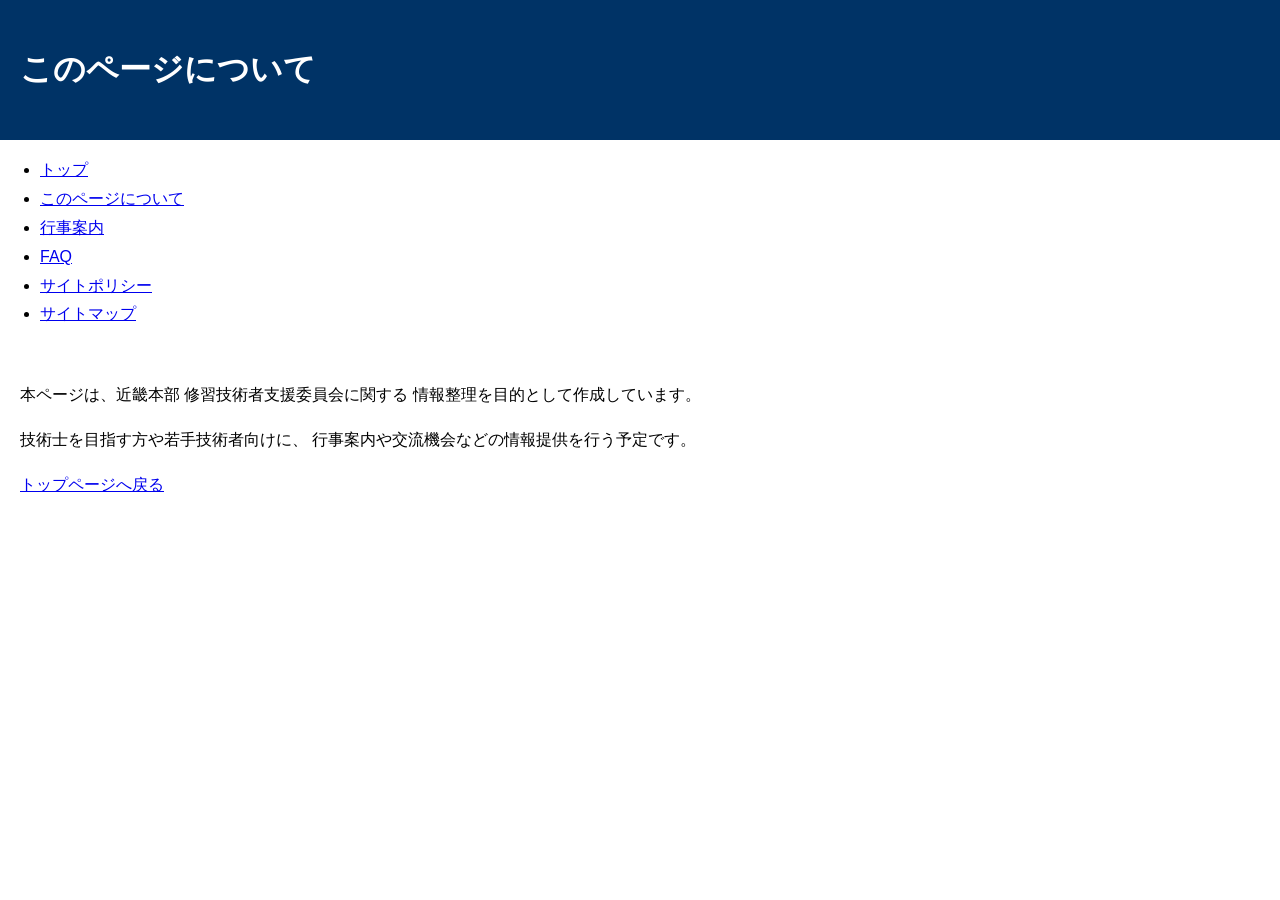
==== about.html @ bd5a1e38 "Update about.html" ====
<!DOCTYPE html>
<html lang="ja">
<head>
  <meta charset="UTF-8">
  <title>このページについて</title>
  <link rel="stylesheet" href="css/style.css">
</head>

<body>

<header>
  <h1>このページについて</h1>
</header>

<div id="nav"></div>

<script>
fetch('components/nav.html')
  .then(response => response.text())
  .then(data => {
    document.getElementById('nav').innerHTML = data;
  });
</script>
  
<main>
  <p>
    本ページは、近畿本部 修習技術者支援委員会に関する
    情報整理を目的として作成しています。
  </p>

  <p>
    技術士を目指す方や若手技術者向けに、
    行事案内や交流機会などの情報提供を行う予定です。
  </p>

  <p>
    <a href="index.html">トップページへ戻る</a>
  </p>
</main>

</body>
</html>
---- css/style.css ----
body {
  font-family: sans-serif;
  line-height: 1.8;
  margin: 0;
  padding: 0;
}

header {
  background-color: #003366;
  color: white;
  padding: 20px;
}

main {
  padding: 20px;
}

section {
  margin-bottom: 40px;
}

h2 {
  border-left: 5px solid #003366;
  padding-left: 10px;
}
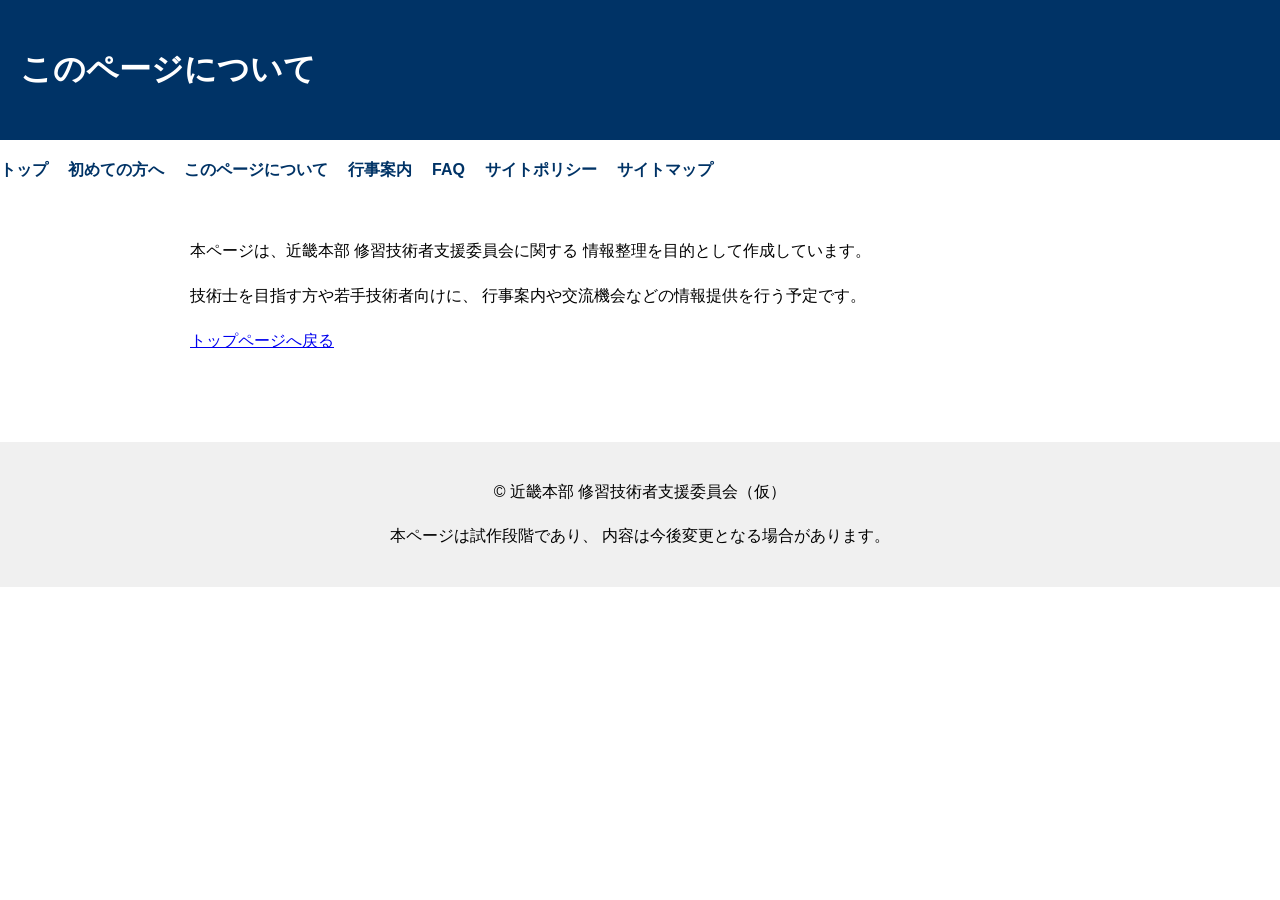
==== commit 4b819941: "ヘッダーフッターJS化" ====
--- a/about.html
+++ b/about.html
@@ -14,14 +14,6 @@
 
 <div id="nav"></div>
 
-<script>
-fetch('components/nav.html')
-  .then(response => response.text())
-  .then(data => {
-    document.getElementById('nav').innerHTML = data;
-  });
-</script>
-  
 <main>
   <p>
     本ページは、近畿本部 修習技術者支援委員会に関する
@@ -38,5 +30,8 @@
   </p>
 </main>
 
+<div id="footer"></div>
+
+<script src="js/common.js"></script>
 </body>
 </html>
--- a/css/style.css
+++ b/css/style.css
@@ -23,3 +23,28 @@
   border-left: 5px solid #003366;
   padding-left: 10px;
 }
+
+nav ul {
+  display: flex;
+  gap: 20px;
+  list-style: none;
+  padding: 0;
+}
+
+nav a {
+  text-decoration: none;
+  color: #003366;
+  font-weight: bold;
+}
+
+main {
+  max-width: 900px;
+  margin: 0 auto;
+}
+
+footer {
+  margin-top: 50px;
+  padding: 20px;
+  background: #f0f0f0;
+  text-align: center;
+}
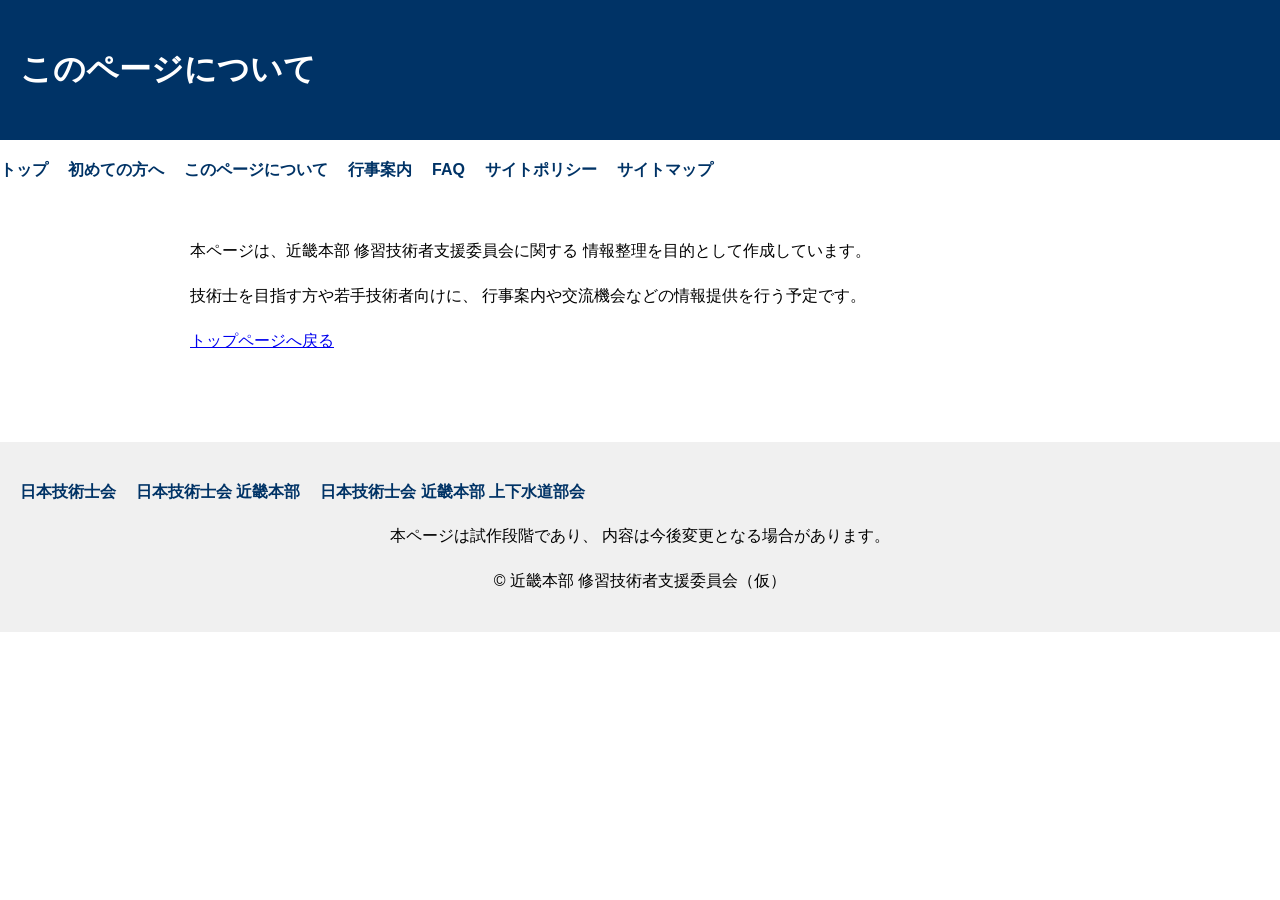
==== commit 82b8e1a7: "ファビコン" ====
--- a/about.html
+++ b/about.html
@@ -4,6 +4,7 @@
   <meta charset="UTF-8">
   <title>このページについて</title>
   <link rel="stylesheet" href="css/style.css">
+<link rel="icon" href="images/favicon.png">
 </head>
 
 <body>
--- a/css/style.css
+++ b/css/style.css
@@ -47,4 +47,15 @@
   padding: 20px;
   background: #f0f0f0;
   text-align: center;
+}
+
+.footer-links a {
+  text-decoration: none;
+  color: #003366;
+  font-weight: bold;
+}
+
+.footer-links a:hover {
+  color: #0055aa;
+  text-decoration: underline;
 }
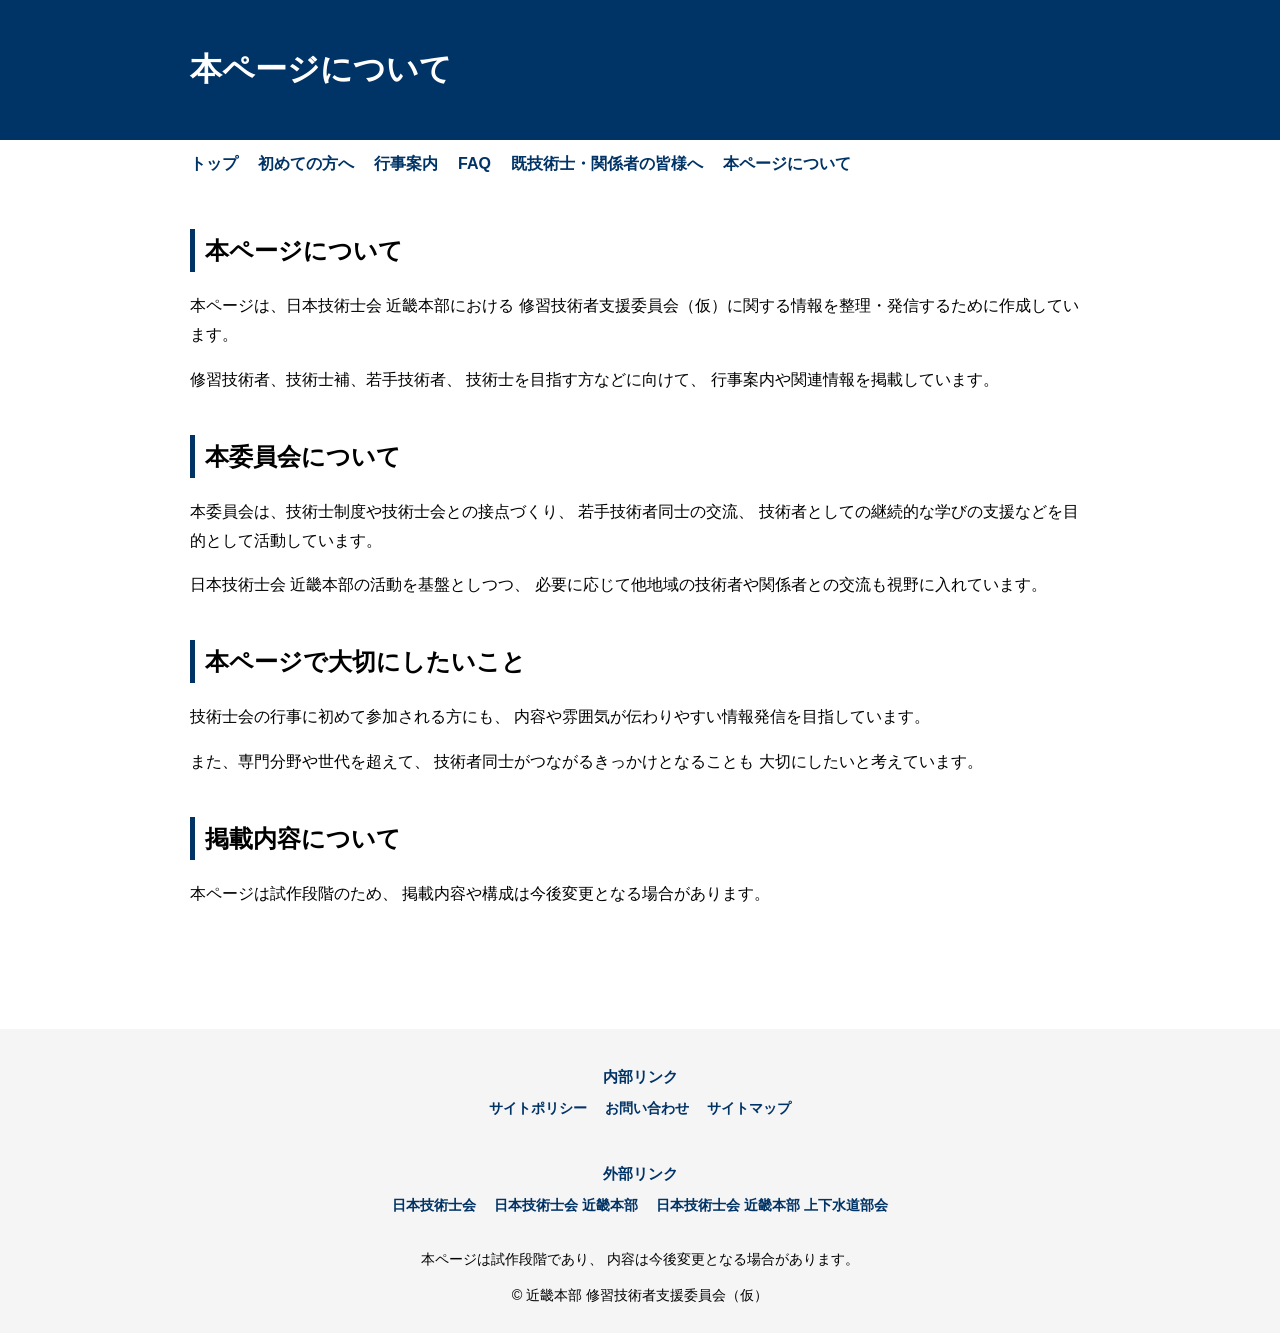
==== commit 47946e9f: "サイトマップ更新" ====
--- a/about.html
+++ b/about.html
@@ -2,7 +2,7 @@
 <html lang="ja">
 <head>
   <meta charset="UTF-8">
-  <title>このページについて</title>
+  <title>本ページについて｜近畿本部 修習技術者支援委員会（仮）</title>
   <link rel="stylesheet" href="css/style.css">
 <link rel="icon" href="images/favicon.png">
 </head>
@@ -10,25 +10,66 @@
 <body>
 
 <header>
-  <h1>このページについて</h1>
+  <h1>本ページについて</h1>
 </header>
 
 <div id="nav"></div>
+<main>
 
-<main>
-  <p>
-    本ページは、近畿本部 修習技術者支援委員会に関する
-    情報整理を目的として作成しています。
-  </p>
+  <section>
+    <h2>本ページについて</h2>
 
-  <p>
-    技術士を目指す方や若手技術者向けに、
-    行事案内や交流機会などの情報提供を行う予定です。
-  </p>
+    <p>
+      本ページは、日本技術士会 近畿本部における
+      修習技術者支援委員会（仮）に関する情報を整理・発信するために作成しています。
+    </p>
 
-  <p>
-    <a href="index.html">トップページへ戻る</a>
-  </p>
+    <p>
+      修習技術者、技術士補、若手技術者、
+      技術士を目指す方などに向けて、
+      行事案内や関連情報を掲載しています。
+    </p>
+  </section>
+
+  <section>
+    <h2>本委員会について</h2>
+
+    <p>
+      本委員会は、技術士制度や技術士会との接点づくり、
+      若手技術者同士の交流、
+      技術者としての継続的な学びの支援などを目的として活動しています。
+    </p>
+
+    <p>
+      日本技術士会 近畿本部の活動を基盤としつつ、
+      必要に応じて他地域の技術者や関係者との交流も視野に入れています。
+    </p>
+  </section>
+
+  <section>
+    <h2>本ページで大切にしたいこと</h2>
+
+    <p>
+      技術士会の行事に初めて参加される方にも、
+      内容や雰囲気が伝わりやすい情報発信を目指しています。
+    </p>
+
+    <p>
+      また、専門分野や世代を超えて、
+      技術者同士がつながるきっかけとなることも
+      大切にしたいと考えています。
+    </p>
+  </section>
+
+  <section>
+    <h2>掲載内容について</h2>
+
+    <p>
+      本ページは試作段階のため、
+      掲載内容や構成は今後変更となる場合があります。
+    </p>
+  </section>
+
 </main>
 
 <div id="footer"></div>
--- a/css/style.css
+++ b/css/style.css
@@ -1,3 +1,7 @@
+/* =========================
+   基本設定
+========================= */
+
 body {
   font-family: sans-serif;
   line-height: 1.8;
@@ -5,16 +9,61 @@
   padding: 0;
 }
 
+
+/* =========================
+   ヘッダー
+========================= */
+
 header {
   background-color: #003366;
   color: white;
   padding: 20px;
 }
 
-main {
-  padding: 20px;
+header > * {
+  max-width: 900px;
+  margin-left: auto;
+  margin-right: auto;
 }
 
+/* =========================
+   共通ナビゲーション
+========================= */
+
+nav {
+  max-width: 900px;
+  margin: 0 auto;
+  padding: 10px 20px;
+}
+
+nav ul {
+  display: flex;
+  gap: 20px;
+  list-style: none;
+  padding: 0;
+  margin: 0;
+}
+
+nav a {
+  text-decoration: none;
+  color: #003366;
+  font-weight: bold;
+}
+
+nav a:hover {
+  text-decoration: underline;
+}
+
+
+/* =========================
+   メインコンテンツ
+========================= */
+
+main {
+  max-width: 900px;
+  margin: 0 auto;
+  padding: 20px 20px 40px;
+}
 section {
   margin-bottom: 40px;
 }
@@ -24,38 +73,60 @@
   padding-left: 10px;
 }
 
-nav ul {
+/* =========================
+   フッター
+========================= */
+
+footer {
+  margin-top: 40px;
+  padding: 24px 20px;
+  background-color: #f5f5f5;
+  text-align: center;
+  font-size: 0.9rem;
+}
+
+footer > * {
+  max-width: 900px;
+  margin-left: auto;
+  margin-right: auto;
+}
+
+footer nav {
+  margin-bottom: 18px;
+}
+
+footer h3 {
+  font-size: 0.95rem;
+  margin: 0 0 6px 0;
+  color: #003366;
+}
+
+footer ul {
   display: flex;
-  gap: 20px;
+  justify-content: center;
+  gap: 18px;
+  flex-wrap: wrap;
   list-style: none;
   padding: 0;
+  margin: 0;
 }
 
-nav a {
+footer li {
+  margin: 0;
+}
+
+footer a {
   text-decoration: none;
   color: #003366;
   font-weight: bold;
 }
 
-main {
-  max-width: 900px;
-  margin: 0 auto;
+footer a:hover {
+  color: #0055aa;
+  text-decoration: underline;
 }
 
-footer {
-  margin-top: 50px;
-  padding: 20px;
-  background: #f0f0f0;
+footer p {
   text-align: center;
-}
-
-.footer-links a {
-  text-decoration: none;
-  color: #003366;
-  font-weight: bold;
-}
-
-.footer-links a:hover {
-  color: #0055aa;
-  text-decoration: underline;
+  margin: 10px auto 0;
 }
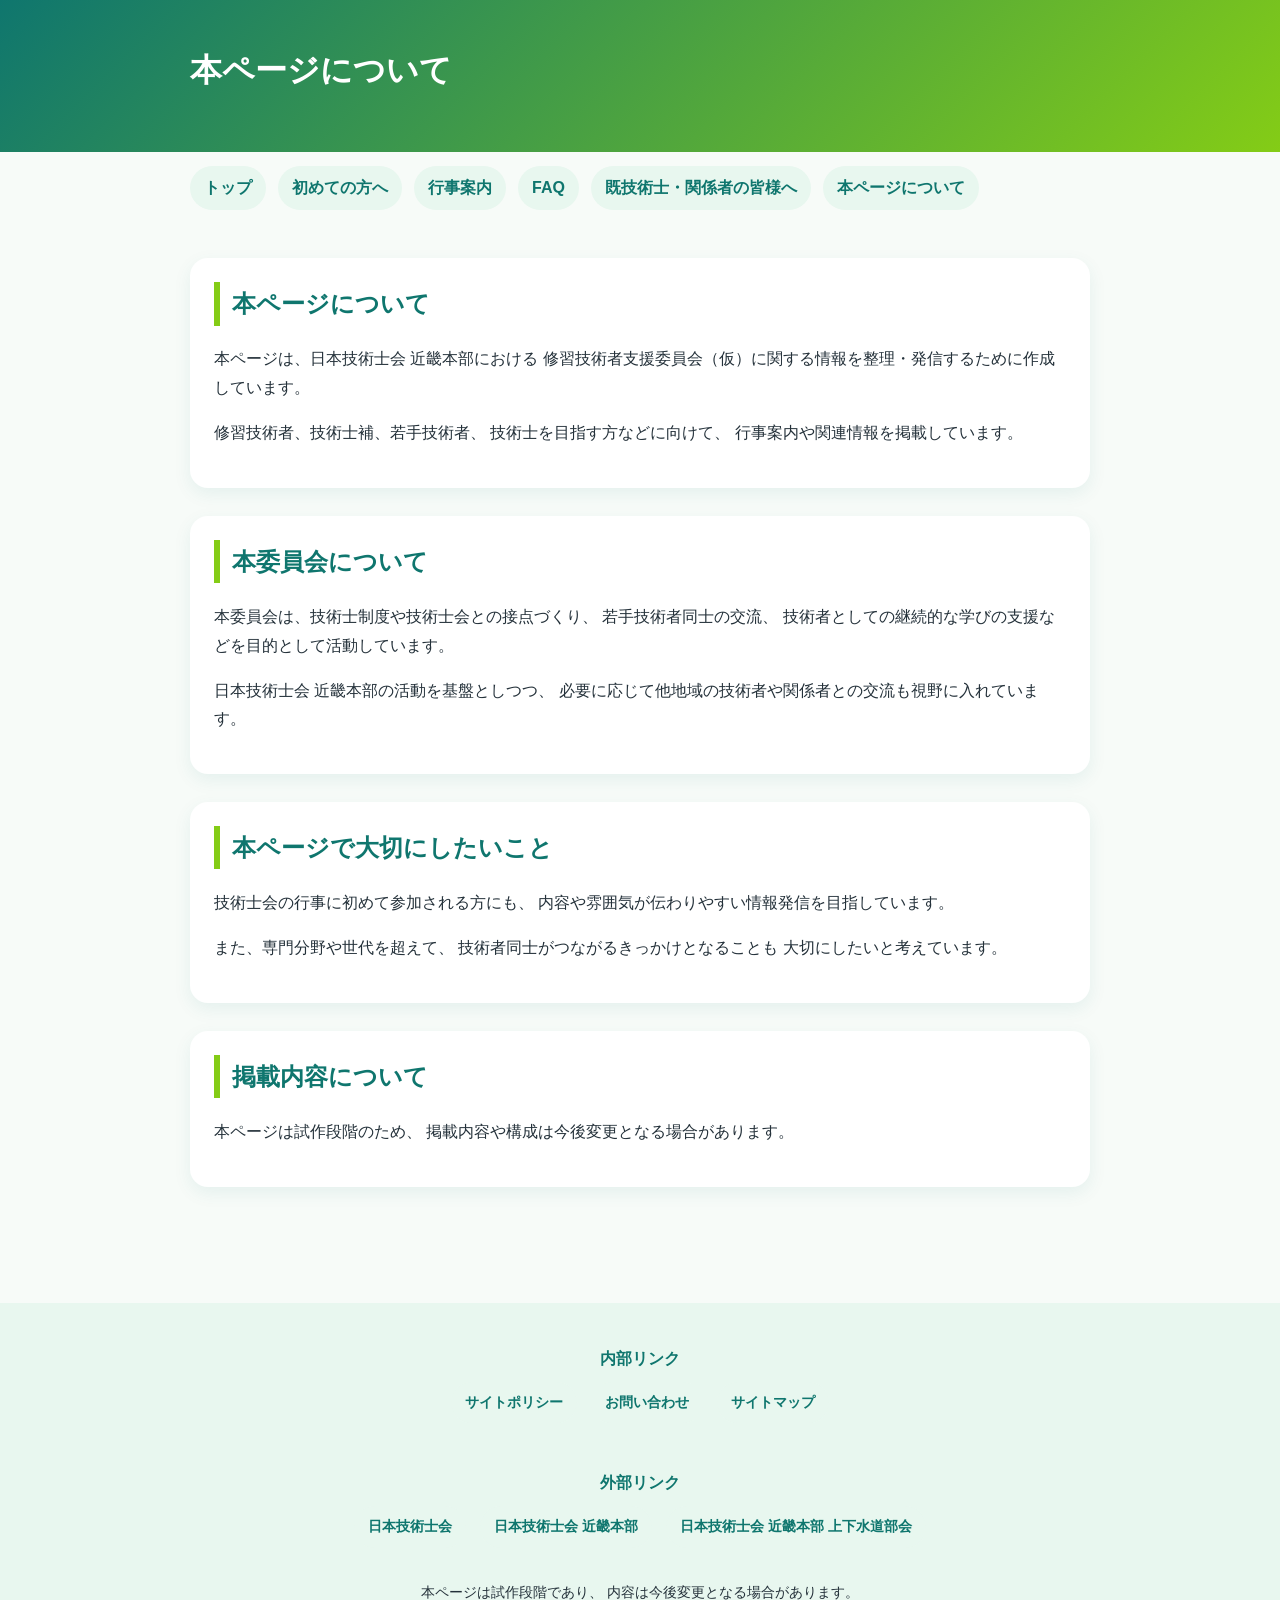
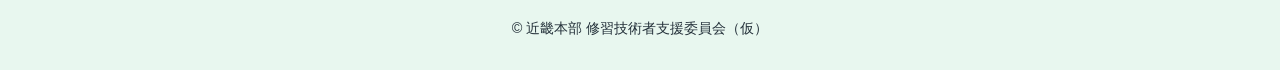
==== commit 611bf8b4: "ヘッダー" ====
--- a/about.html
+++ b/about.html
@@ -10,7 +10,9 @@
 <body>
 
 <header>
+  <div class="header-inner">
   <h1>本ページについて</h1>
+  </div>
 </header>
 
 <div id="nav"></div>
--- a/css/style.css
+++ b/css/style.css
@@ -3,10 +3,12 @@
 ========================= */
 
 body {
-  font-family: sans-serif;
+  font-family: "Segoe UI", "Hiragino Sans", "Yu Gothic", sans-serif;
   line-height: 1.8;
   margin: 0;
   padding: 0;
+  color: #24313a;
+  background: #f7fbf8;
 }
 
 
@@ -15,96 +17,145 @@
 ========================= */
 
 header {
-  background-color: #003366;
+  background: linear-gradient(135deg, #0f766e, #84cc16);
   color: white;
-  padding: 20px;
-}
-
-header > * {
+  padding: 42px 20px;
+}
+
+header .header-inner {
+  max-width: 900px;
+  margin: 0 auto;
+}
+
+header h1 {
+  margin: 0 0 10px;
+  font-size: 2rem;
+}
+
+header p {
+  margin: 0;
+  opacity: 0.95;
+}
+
+
+/* =========================
+   共通ナビゲーション
+========================= */
+
+nav {
+  max-width: 900px;
+  margin: 0 auto;
+  padding: 14px 20px;
+}
+
+nav ul {
+  display: flex;
+  gap: 12px;
+  flex-wrap: wrap;
+  list-style: none;
+  padding: 0;
+  margin: 0;
+}
+
+nav a {
+  display: inline-block;
+  padding: 8px 14px;
+  border-radius: 999px;
+  text-decoration: none;
+  color: #0f766e;
+  background-color: #e8f7ef;
+  font-weight: bold;
+}
+
+nav a:hover {
+  background-color: #d9f99d;
+  color: #365314;
+}
+
+
+/* =========================
+   メインコンテンツ
+========================= */
+
+main {
+  max-width: 900px;
+  margin: 0 auto;
+  padding: 28px 20px 48px;
+}
+
+section {
+  margin-bottom: 28px;
+  padding: 24px;
+  background: #ffffff;
+  border-radius: 18px;
+  box-shadow: 0 6px 18px rgba(15, 118, 110, 0.08);
+}
+
+h2 {
+  margin-top: 0;
+  padding-left: 12px;
+  border-left: 6px solid #84cc16;
+  color: #0f766e;
+}
+
+h3 {
+  color: #166534;
+}
+
+a {
+  color: #0f766e;
+}
+
+a:hover {
+  color: #365314;
+}
+
+
+/* =========================
+   リスト
+========================= */
+
+ul {
+  padding-left: 1.4em;
+}
+
+li {
+  margin-bottom: 6px;
+}
+
+
+/* =========================
+   フッター
+========================= */
+
+footer {
+  margin-top: 40px;
+  padding: 28px 20px;
+  background-color: #e8f7ef;
+  text-align: center;
+  font-size: 0.9rem;
+}
+
+footer > * {
   max-width: 900px;
   margin-left: auto;
   margin-right: auto;
 }
 
-/* =========================
-   共通ナビゲーション
-========================= */
-
-nav {
-  max-width: 900px;
-  margin: 0 auto;
-  padding: 10px 20px;
-}
-
-nav ul {
-  display: flex;
-  gap: 20px;
-  list-style: none;
-  padding: 0;
-  margin: 0;
-}
-
-nav a {
-  text-decoration: none;
-  color: #003366;
-  font-weight: bold;
-}
-
-nav a:hover {
-  text-decoration: underline;
-}
-
-
-/* =========================
-   メインコンテンツ
-========================= */
-
-main {
-  max-width: 900px;
-  margin: 0 auto;
-  padding: 20px 20px 40px;
-}
-section {
-  margin-bottom: 40px;
-}
-
-h2 {
-  border-left: 5px solid #003366;
-  padding-left: 10px;
-}
-
-/* =========================
-   フッター
-========================= */
-
-footer {
-  margin-top: 40px;
-  padding: 24px 20px;
-  background-color: #f5f5f5;
-  text-align: center;
-  font-size: 0.9rem;
-}
-
-footer > * {
-  max-width: 900px;
-  margin-left: auto;
-  margin-right: auto;
-}
-
 footer nav {
   margin-bottom: 18px;
 }
 
 footer h3 {
-  font-size: 0.95rem;
-  margin: 0 0 6px 0;
-  color: #003366;
+  font-size: 1rem;
+  margin: 0 0 8px;
+  color: #0f766e;
 }
 
 footer ul {
   display: flex;
   justify-content: center;
-  gap: 18px;
+  gap: 14px;
   flex-wrap: wrap;
   list-style: none;
   padding: 0;
@@ -117,16 +168,45 @@
 
 footer a {
   text-decoration: none;
-  color: #003366;
+  color: #0f766e;
   font-weight: bold;
 }
 
 footer a:hover {
-  color: #0055aa;
+  color: #365314;
   text-decoration: underline;
 }
 
 footer p {
   text-align: center;
   margin: 10px auto 0;
+}
+
+
+/* =========================
+   スマートフォン対応
+========================= */
+
+@media (max-width: 600px) {
+  header {
+    padding: 32px 20px;
+  }
+
+  header h1 {
+    font-size: 1.5rem;
+  }
+
+  nav ul {
+    gap: 8px;
+  }
+
+  nav a {
+    padding: 7px 12px;
+    font-size: 0.9rem;
+  }
+
+  section {
+    padding: 20px;
+    border-radius: 14px;
+  }
 }
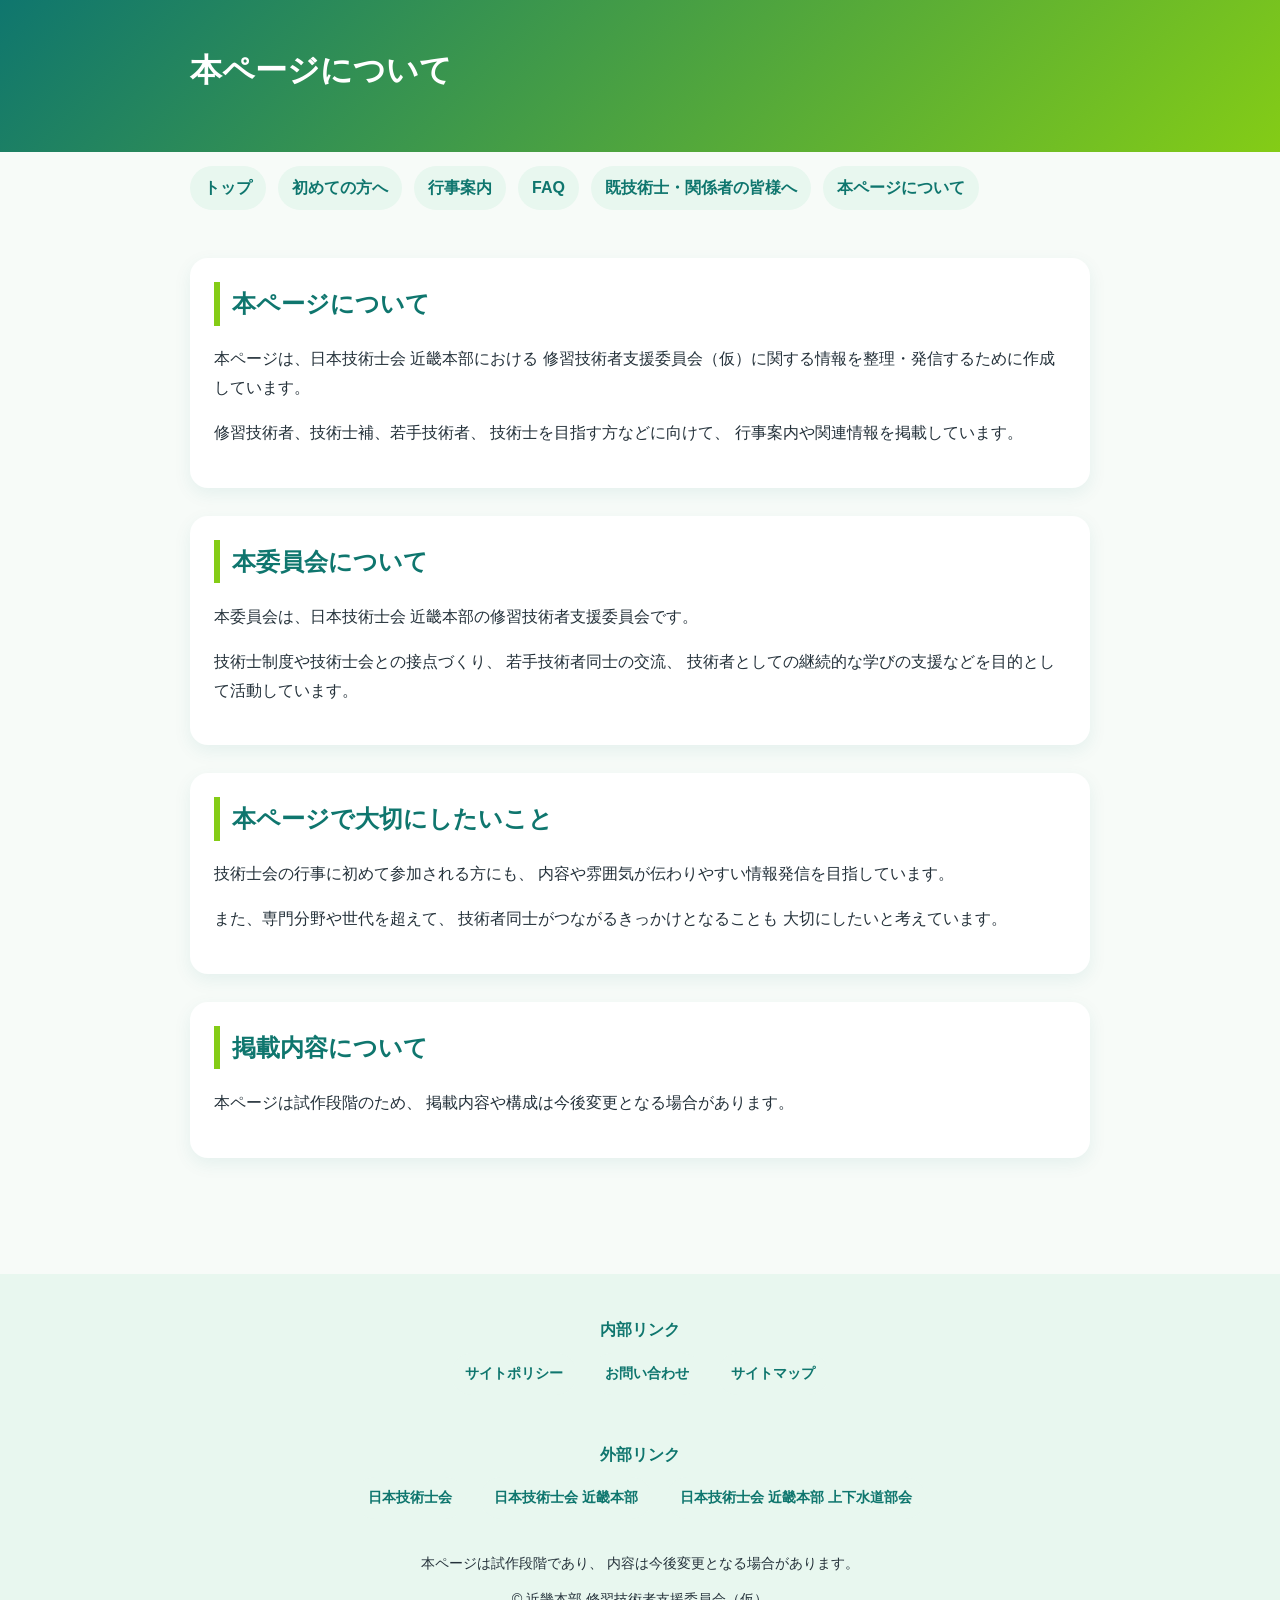
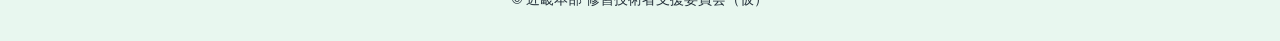
==== commit 4caf053e: "微調整" ====
--- a/about.html
+++ b/about.html
@@ -35,17 +35,15 @@
 
   <section>
     <h2>本委員会について</h2>
+<p>
+本委員会は、日本技術士会 近畿本部の修習技術者支援委員会です。
+</p>
 
-    <p>
-      本委員会は、技術士制度や技術士会との接点づくり、
-      若手技術者同士の交流、
-      技術者としての継続的な学びの支援などを目的として活動しています。
-    </p>
-
-    <p>
-      日本技術士会 近畿本部の活動を基盤としつつ、
-      必要に応じて他地域の技術者や関係者との交流も視野に入れています。
-    </p>
+<p>
+技術士制度や技術士会との接点づくり、
+若手技術者同士の交流、
+技術者としての継続的な学びの支援などを目的として活動しています。
+</p>
   </section>
 
   <section>
--- a/css/style.css
+++ b/css/style.css
@@ -110,7 +110,37 @@
   color: #365314;
 }
 
-
+.qa-section {
+  background: #fff;
+  border-radius: 14px;
+  padding: 28px 32px;
+  margin-bottom: 24px;
+  box-shadow: 0 2px 10px rgba(0,0,0,0.05);
+}
+
+.qa-section h2 {
+  font-size: 1.35rem;
+  line-height: 1.5;
+  margin-bottom: 18px;
+  color: #1d7f3f;
+  border-left: 5px solid #7ac943;
+  padding-left: 12px;
+}
+
+.qa-section p,
+.qa-section li {
+  font-size: 1rem;
+  line-height: 2;
+  color: #333;
+}
+
+.qa-section ul {
+  padding-left: 1.4em;
+}
+
+.qa-section li + li {
+  margin-top: 10px;
+}
 /* =========================
    リスト
 ========================= */
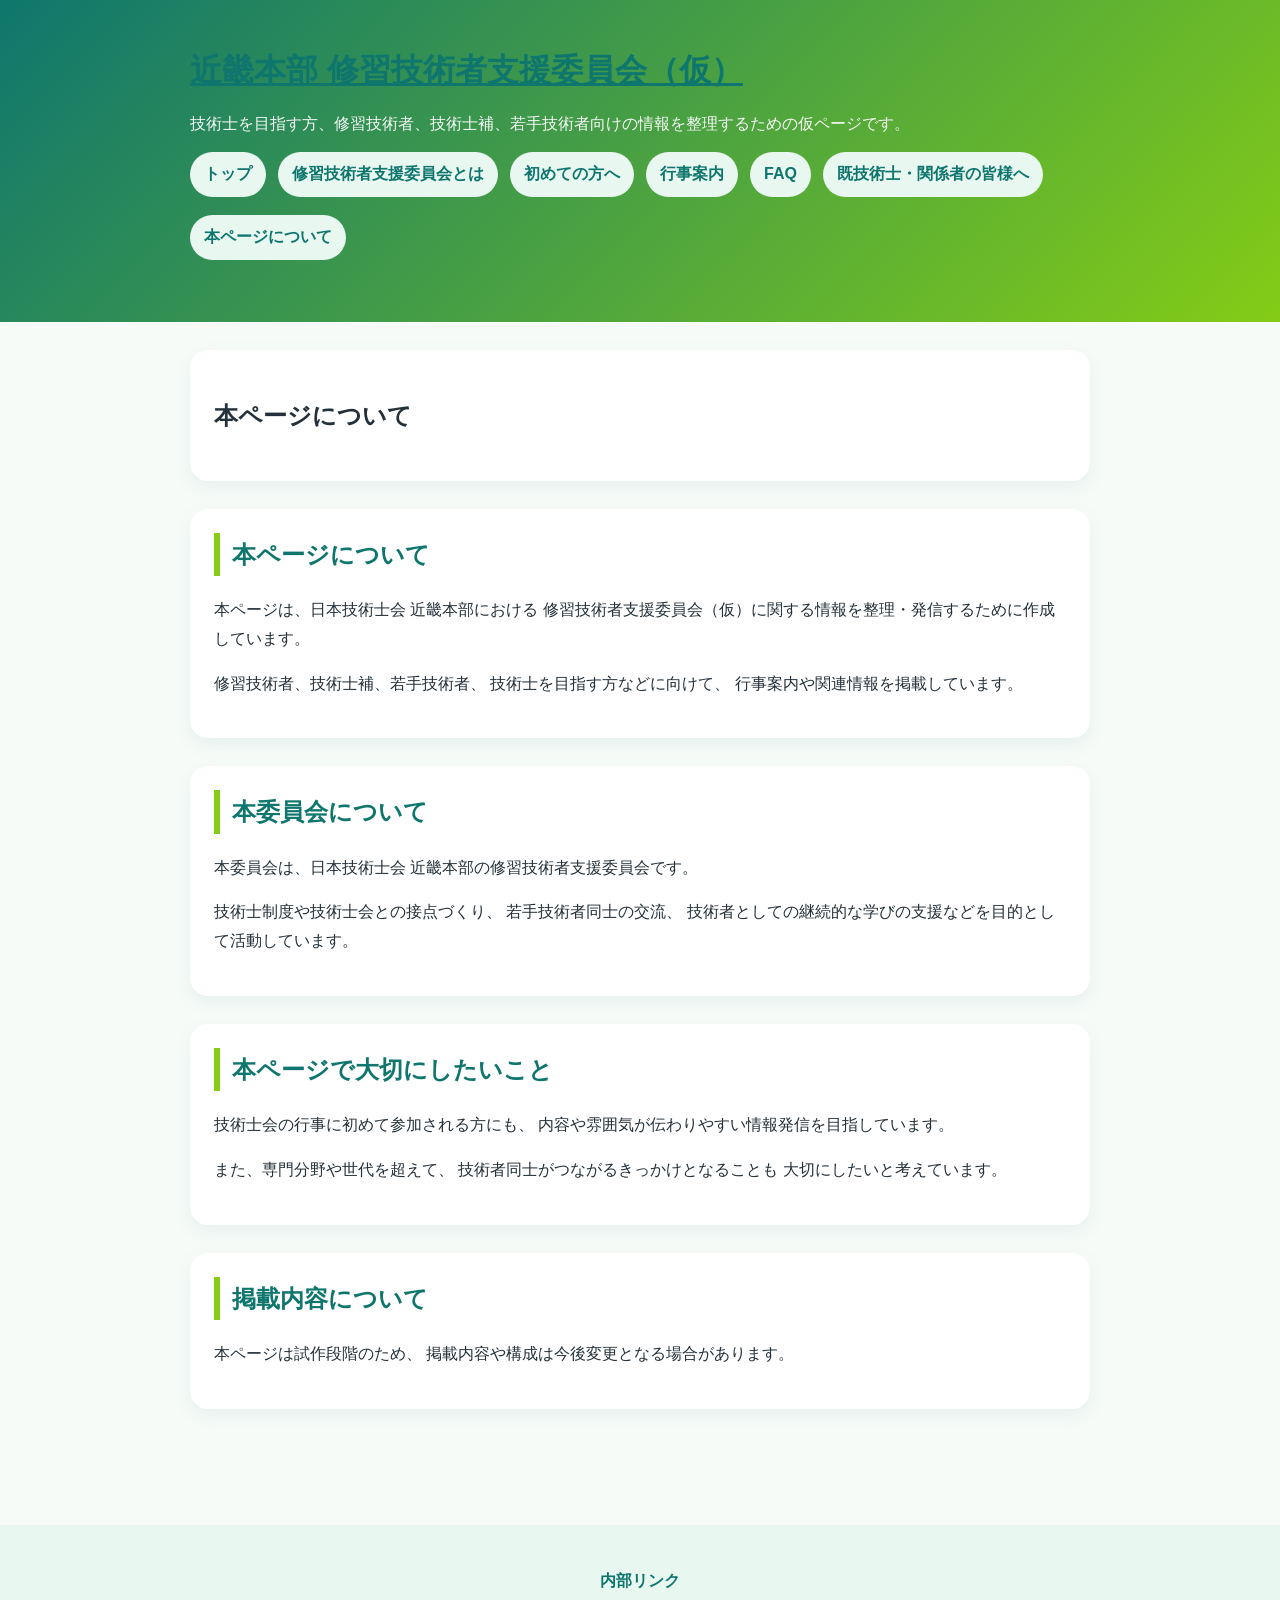
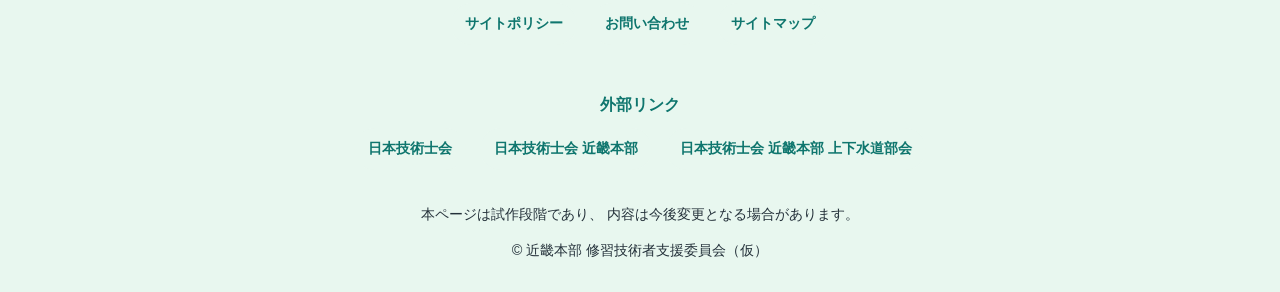
==== commit e4505b02: "ヘッダー" ====
--- a/about.html
+++ b/about.html
@@ -9,14 +9,15 @@
 
 <body>
 
-<header>
-  <div class="header-inner">
-  <h1>本ページについて</h1>
-  </div>
-</header>
+<div id="nav"></div>
 
-<div id="nav"></div>
 <main>
+
+  <section class="page-header">
+    <div class="header-inner">
+      <h1>本ページについて</h1>
+    </div>
+  </section>
 
   <section>
     <h2>本ページについて</h2>
--- a/css/style.css
+++ b/css/style.css
@@ -126,7 +126,13 @@
   border-left: 5px solid #7ac943;
   padding-left: 12px;
 }
-
+section h3 {
+  font-size: 1.25rem;
+  color: #00796b;
+  border-left: 5px solid #7ac943;
+  padding-left: 12px;
+  margin-bottom: 18px;
+}
 .qa-section p,
 .qa-section li {
   font-size: 1rem;
@@ -239,4 +245,22 @@
     padding: 20px;
     border-radius: 14px;
   }
+}
+
+
+section ul {
+  margin-top: 12px;
+  padding-left: 1.2em;
+}
+
+section li {
+  line-height: 1.9;
+  margin-bottom: 8px;
+}
+section ul {
+  padding-left: 20px;
+  margin-left: 0;
+}
+section ul {
+  list-style-type: disc;
 }
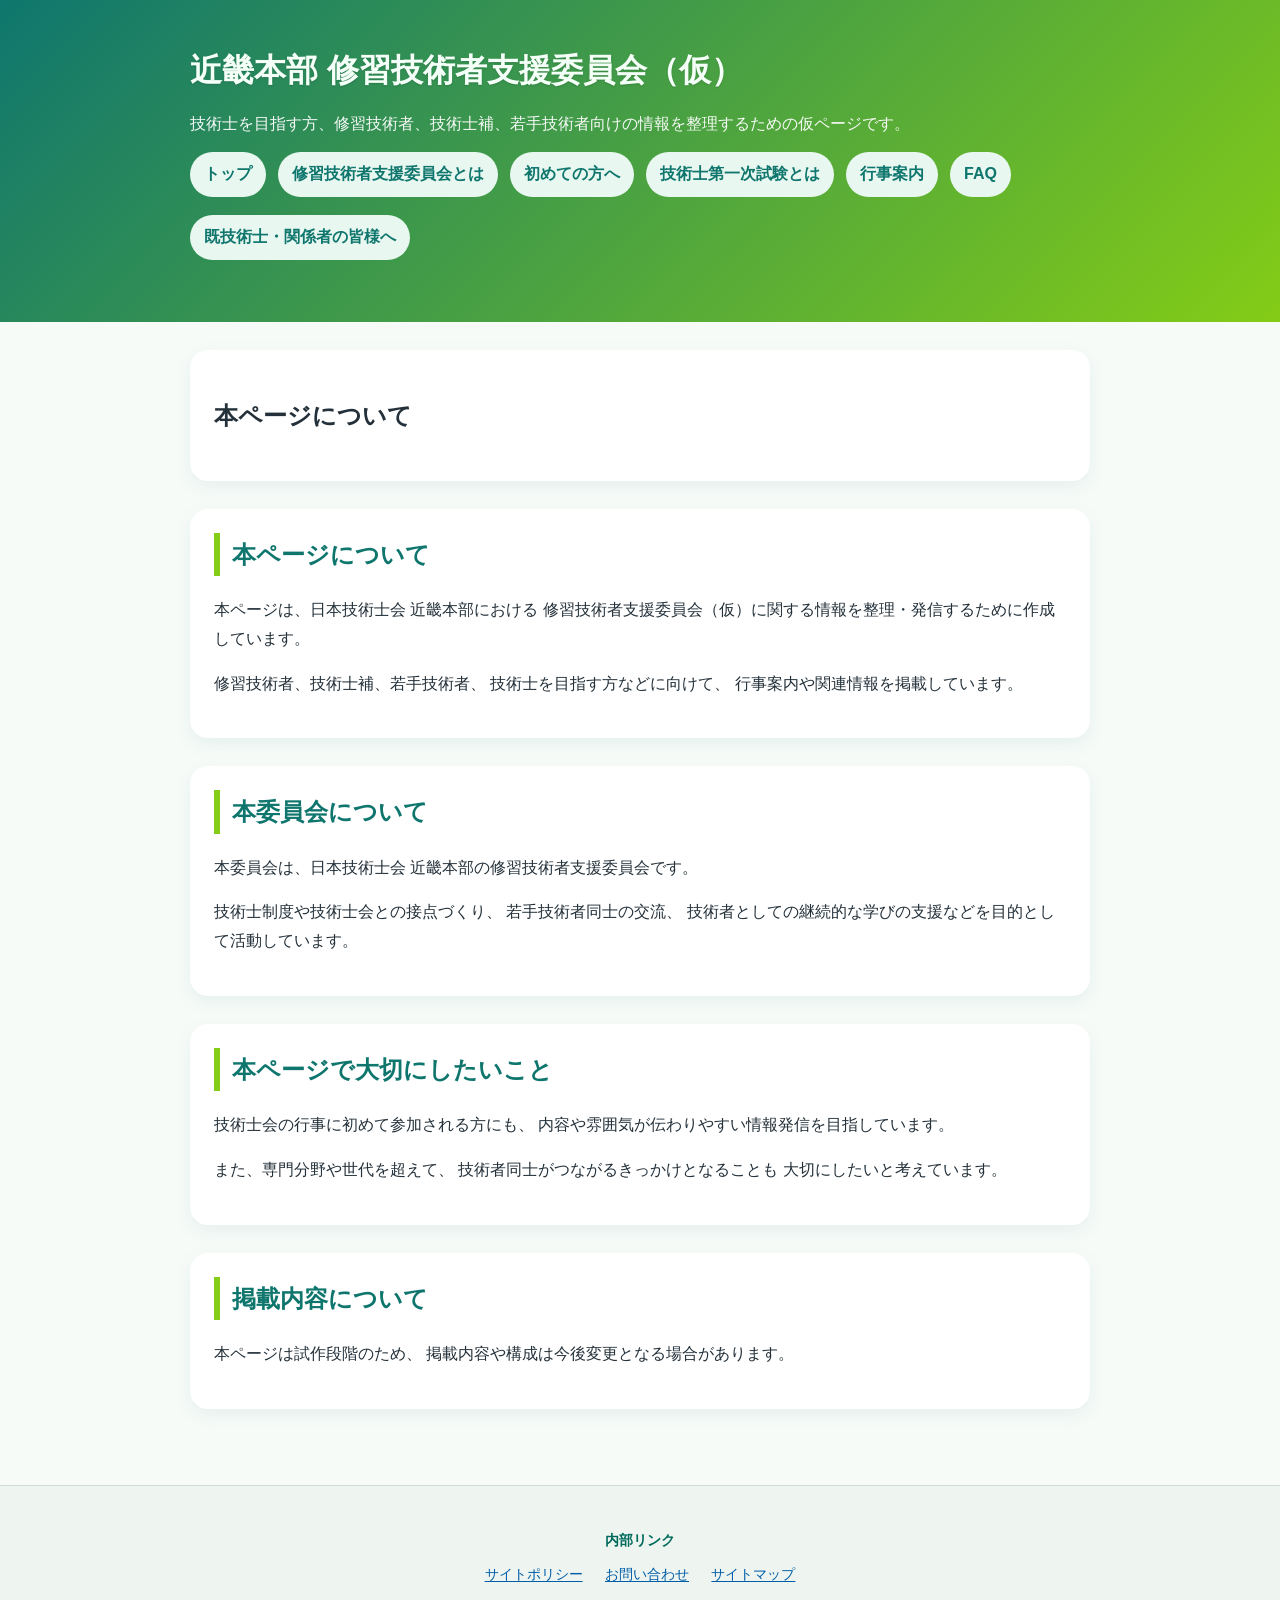
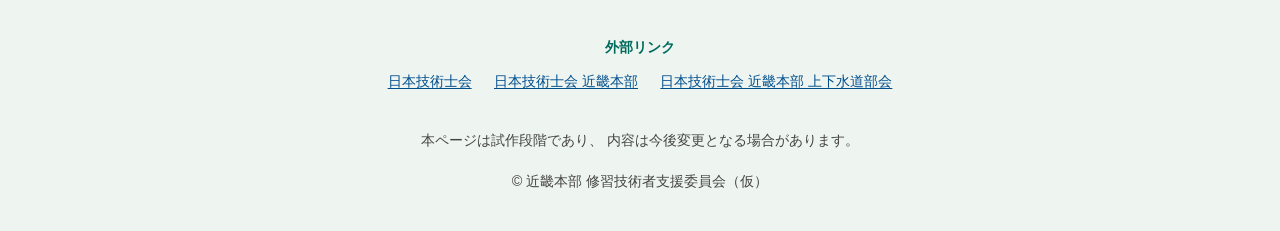
==== commit 226b4271: "OGP" ====
--- a/about.html
+++ b/about.html
@@ -1,10 +1,41 @@
 <!DOCTYPE html>
 <html lang="ja">
-<head>
+<head> 
+<!-- Google tag (gtag.js) -->
+<script async src="https://www.googletagmanager.com/gtag/js?id=G-PBQPYXCSVY"></script>
+<script>
+  window.dataLayer = window.dataLayer || [];
+  function gtag(){dataLayer.push(arguments);}
+  gtag('js', new Date());
+
+  gtag('config', 'G-PBQPYXCSVY');
+</script>
+
+
   <meta charset="UTF-8">
   <title>本ページについて｜近畿本部 修習技術者支援委員会（仮）</title>
   <link rel="stylesheet" href="css/style.css">
 <link rel="icon" href="images/favicon.png">
+<meta name="description" content="本ページの目的や運営方針について説明しています。">
+
+<link rel="canonical" href="https://haranobu1.github.io/about.html">
+
+<meta property="og:type" content="website">
+<meta property="og:site_name" content="近畿本部 修習技術者支援委員会（仮）">
+<meta property="og:title" content="本ページについて｜近畿本部 修習技術者支援委員会（仮）">
+<meta property="og:description" content="本ページの目的や運営方針について説明しています。">
+<meta property="og:url" content="https://haranobu1.github.io/about.html">
+<meta property="og:image" content="https://haranobu1.github.io/images/ogp-syuusyuu-kari.png">
+<meta property="og:locale" content="ja_JP">
+
+<meta name="twitter:card" content="summary_large_image">
+<meta name="twitter:title" content="本ページについて｜近畿本部 修習技術者支援委員会（仮）">
+<meta name="twitter:description" content="本ページの目的や運営方針について説明しています。">
+<meta name="twitter:image" content="https://haranobu1.github.io/images/ogp-syuusyuu-kari.png">
+
+<link rel="stylesheet" href="css/style.css">
+<link rel="icon" href="images/favicon.png">
+
 </head>
 
 <body>
--- a/css/style.css
+++ b/css/style.css
@@ -41,6 +41,11 @@
 /* =========================
    共通ナビゲーション
 ========================= */
+.site-title a {
+  color: #f4fff8;
+  text-decoration: none;
+  text-shadow: 0 1px 2px rgba(0,0,0,0.15);
+}
 
 nav {
   max-width: 900px;
@@ -158,71 +163,80 @@
 li {
   margin-bottom: 6px;
 }
-
-
-/* =========================
-   フッター
-========================= */
+/* ===== フッター：文字リンク版 ===== */
 
 footer {
-  margin-top: 40px;
-  padding: 28px 20px;
-  background-color: #e8f7ef;
+  background: #eef5f1;
+  border-top: 1px solid #cfded5;
+  padding: 1.8rem 1rem 1.4rem;
+  font-size: 0.9rem;
+  color: #444;
   text-align: center;
+}
+
+footer nav {
+  margin: 0 auto 1.2rem;
+  text-align: center;
+}
+
+footer h3 {
   font-size: 0.9rem;
-}
-
-footer > * {
-  max-width: 900px;
-  margin-left: auto;
-  margin-right: auto;
-}
-
-footer nav {
-  margin-bottom: 18px;
-}
-
-footer h3 {
-  font-size: 1rem;
-  margin: 0 0 8px;
-  color: #0f766e;
+  margin: 0 0 0.5rem;
+  color: #006b5c;
+  font-weight: 700;
 }
 
 footer ul {
+  list-style: none;
+  padding: 0 !important;
+  margin: 0 auto !important;
+
   display: flex;
   justify-content: center;
-  gap: 14px;
+  align-items: center;
   flex-wrap: wrap;
-  list-style: none;
+
+  gap: 0.5rem 1.4rem;
+}
+
+footer li {
+  margin: 0 !important;
   padding: 0;
-  margin: 0;
-}
-
-footer li {
-  margin: 0;
-}
-
-footer a {
-  text-decoration: none;
-  color: #0f766e;
-  font-weight: bold;
-}
+}
+footer a,
+footer nav a {
+  display: inline !important;
+
+  background: transparent !important;
+  border: 0 !important;
+  border-radius: 0 !important;
+  padding: 0 !important;
+  box-shadow: none !important;
+
+  color: #005ea8;
+
+  text-decoration: underline;
+  text-underline-offset: 0.12em;
+  text-decoration-thickness: 1px;
+
+  font-weight: 500;
+}
+
+/* hover */
 
 footer a:hover {
-  color: #365314;
-  text-decoration: underline;
-}
-
-footer p {
-  text-align: center;
-  margin: 10px auto 0;
-}
-
+  color: #003f73;
+}
+
+/* 外部リンクだけ少し濃く */
+
+.footer-external a {
+  color: #004e8c;
+}
 
 /* =========================
    スマートフォン対応
 ========================= */
-
 @media (max-width: 600px) {
   header {
     padding: 32px 20px;
@@ -232,11 +246,11 @@
     font-size: 1.5rem;
   }
 
-  nav ul {
+  header nav ul {
     gap: 8px;
   }
 
-  nav a {
+  header nav a {
     padding: 7px 12px;
     font-size: 0.9rem;
   }
@@ -247,7 +261,6 @@
   }
 }
 
-
 section ul {
   margin-top: 12px;
   padding-left: 1.2em;
@@ -263,4 +276,165 @@
 }
 section ul {
   list-style-type: disc;
+}
+/* =========================
+   説明テーブル共通
+========================= */
+
+.exam-overview-table {
+  width: 100%;
+  max-width: 760px;
+  border-collapse: collapse;
+  margin-top: 1rem;
+}
+
+.exam-overview-table th,
+.exam-overview-table td {
+  padding: 14px 18px;
+  border-bottom: 1px solid #dbe5df;
+  text-align: left;
+  vertical-align: top;
+  line-height: 1.8;
+}
+
+/* ヘッダー */
+.exam-overview-table thead th {
+  background: #edf5f1;
+  color: #0d6b5c;
+  font-weight: 700;
+}
+
+/* 左列 */
+.exam-overview-table tbody th {
+  width: 170px;
+  background: #f7faf8;
+  color: #0d6b5c;
+  font-weight: 700;
+  white-space: nowrap;
+}
+
+/* 最終行 */
+.exam-overview-table tr:last-child th,
+.exam-overview-table tr:last-child td {
+  border-bottom: none;
+}
+
+
+
+
+
+.exam-section {
+  background: #ffffff;
+  border-radius: 16px;
+  padding: 28px;
+  margin-bottom: 32px;
+  box-shadow: 0 2px 8px rgba(0, 0, 0, 0.05);
+}
+
+.exam-section h2 {
+  margin-bottom: 24px;
+  padding-left: 12px;
+  border-left: 4px solid #7ac943;
+  font-size: 1.5rem;
+  color: #006b7a;
+}
+
+
+
+
+
+
+.exam-table {
+  width: 100%;
+  border-collapse: collapse;
+  table-layout: fixed;
+  font-size: 0.95rem;
+  line-height: 1.7;
+}
+
+.col-subject {
+  width: 13%;
+}
+
+.col-content {
+  width: 44%;
+}
+
+.col-method {
+  width: 21%;
+}
+
+.col-summary {
+  width: 22%;
+}
+
+.exam-table th,
+.exam-table td {
+  padding: 16px 14px;
+  border-bottom: 1px solid #dcdcdc;
+}
+
+.exam-table thead th {
+  text-align: center;
+  font-weight: 700;
+  border-bottom: 2px solid #999;
+  vertical-align: middle;
+}
+
+.exam-table tbody th {
+  text-align: center;
+  vertical-align: middle;
+  white-space: nowrap;
+  font-weight: 700;
+}
+
+.exam-table tbody td {
+  vertical-align: top;
+}
+
+.exam-table td {
+  word-break: keep-all;
+}
+
+.exam-table ul {
+  margin: 8px 0 0 0;
+  padding-left: 1.2em;
+}
+
+.exam-table li {
+  margin-bottom: 2px;
+  line-height: 1.6;
+}
+
+.exam-table td:nth-child(3) {
+  line-height: 1.9;
+}
+
+.summary {
+  text-align: center;
+  vertical-align: middle !important;
+  line-height: 2;
+  white-space: nowrap;
+}
+
+.exam-note {
+  margin-top: 16px;
+  font-size: 0.88rem;
+  line-height: 1.7;
+  color: #666;
+}
+
+.flyer-images {
+  display: flex;
+  flex-direction: column;
+  gap: 1.5rem;
+  align-items: center;
+}
+
+.flyer-images img {
+  width: 100%;
+  max-width: 800px;
+  height: auto;
+  display: block;
+  border: 1px solid #ccc;
 }
--- a/css/style.css
+++ b/css/style.css
@@ -41,6 +41,11 @@
 /* =========================
    共通ナビゲーション
 ========================= */
+.site-title a {
+  color: #f4fff8;
+  text-decoration: none;
+  text-shadow: 0 1px 2px rgba(0,0,0,0.15);
+}
 
 nav {
   max-width: 900px;
@@ -158,71 +163,80 @@
 li {
   margin-bottom: 6px;
 }
-
-
-/* =========================
-   フッター
-========================= */
+/* ===== フッター：文字リンク版 ===== */
 
 footer {
-  margin-top: 40px;
-  padding: 28px 20px;
-  background-color: #e8f7ef;
+  background: #eef5f1;
+  border-top: 1px solid #cfded5;
+  padding: 1.8rem 1rem 1.4rem;
+  font-size: 0.9rem;
+  color: #444;
   text-align: center;
+}
+
+footer nav {
+  margin: 0 auto 1.2rem;
+  text-align: center;
+}
+
+footer h3 {
   font-size: 0.9rem;
-}
-
-footer > * {
-  max-width: 900px;
-  margin-left: auto;
-  margin-right: auto;
-}
-
-footer nav {
-  margin-bottom: 18px;
-}
-
-footer h3 {
-  font-size: 1rem;
-  margin: 0 0 8px;
-  color: #0f766e;
+  margin: 0 0 0.5rem;
+  color: #006b5c;
+  font-weight: 700;
 }
 
 footer ul {
+  list-style: none;
+  padding: 0 !important;
+  margin: 0 auto !important;
+
   display: flex;
   justify-content: center;
-  gap: 14px;
+  align-items: center;
   flex-wrap: wrap;
-  list-style: none;
+
+  gap: 0.5rem 1.4rem;
+}
+
+footer li {
+  margin: 0 !important;
   padding: 0;
-  margin: 0;
-}
-
-footer li {
-  margin: 0;
-}
-
-footer a {
-  text-decoration: none;
-  color: #0f766e;
-  font-weight: bold;
-}
+}
+footer a,
+footer nav a {
+  display: inline !important;
+
+  background: transparent !important;
+  border: 0 !important;
+  border-radius: 0 !important;
+  padding: 0 !important;
+  box-shadow: none !important;
+
+  color: #005ea8;
+
+  text-decoration: underline;
+  text-underline-offset: 0.12em;
+  text-decoration-thickness: 1px;
+
+  font-weight: 500;
+}
+
+/* hover */
 
 footer a:hover {
-  color: #365314;
-  text-decoration: underline;
-}
-
-footer p {
-  text-align: center;
-  margin: 10px auto 0;
-}
-
+  color: #003f73;
+}
+
+/* 外部リンクだけ少し濃く */
+
+.footer-external a {
+  color: #004e8c;
+}
 
 /* =========================
    スマートフォン対応
 ========================= */
-
 @media (max-width: 600px) {
   header {
     padding: 32px 20px;
@@ -232,11 +246,11 @@
     font-size: 1.5rem;
   }
 
-  nav ul {
+  header nav ul {
     gap: 8px;
   }
 
-  nav a {
+  header nav a {
     padding: 7px 12px;
     font-size: 0.9rem;
   }
@@ -247,7 +261,6 @@
   }
 }
 
-
 section ul {
   margin-top: 12px;
   padding-left: 1.2em;
@@ -263,4 +276,165 @@
 }
 section ul {
   list-style-type: disc;
+}
+/* =========================
+   説明テーブル共通
+========================= */
+
+.exam-overview-table {
+  width: 100%;
+  max-width: 760px;
+  border-collapse: collapse;
+  margin-top: 1rem;
+}
+
+.exam-overview-table th,
+.exam-overview-table td {
+  padding: 14px 18px;
+  border-bottom: 1px solid #dbe5df;
+  text-align: left;
+  vertical-align: top;
+  line-height: 1.8;
+}
+
+/* ヘッダー */
+.exam-overview-table thead th {
+  background: #edf5f1;
+  color: #0d6b5c;
+  font-weight: 700;
+}
+
+/* 左列 */
+.exam-overview-table tbody th {
+  width: 170px;
+  background: #f7faf8;
+  color: #0d6b5c;
+  font-weight: 700;
+  white-space: nowrap;
+}
+
+/* 最終行 */
+.exam-overview-table tr:last-child th,
+.exam-overview-table tr:last-child td {
+  border-bottom: none;
+}
+
+
+
+
+
+.exam-section {
+  background: #ffffff;
+  border-radius: 16px;
+  padding: 28px;
+  margin-bottom: 32px;
+  box-shadow: 0 2px 8px rgba(0, 0, 0, 0.05);
+}
+
+.exam-section h2 {
+  margin-bottom: 24px;
+  padding-left: 12px;
+  border-left: 4px solid #7ac943;
+  font-size: 1.5rem;
+  color: #006b7a;
+}
+
+
+
+
+
+
+.exam-table {
+  width: 100%;
+  border-collapse: collapse;
+  table-layout: fixed;
+  font-size: 0.95rem;
+  line-height: 1.7;
+}
+
+.col-subject {
+  width: 13%;
+}
+
+.col-content {
+  width: 44%;
+}
+
+.col-method {
+  width: 21%;
+}
+
+.col-summary {
+  width: 22%;
+}
+
+.exam-table th,
+.exam-table td {
+  padding: 16px 14px;
+  border-bottom: 1px solid #dcdcdc;
+}
+
+.exam-table thead th {
+  text-align: center;
+  font-weight: 700;
+  border-bottom: 2px solid #999;
+  vertical-align: middle;
+}
+
+.exam-table tbody th {
+  text-align: center;
+  vertical-align: middle;
+  white-space: nowrap;
+  font-weight: 700;
+}
+
+.exam-table tbody td {
+  vertical-align: top;
+}
+
+.exam-table td {
+  word-break: keep-all;
+}
+
+.exam-table ul {
+  margin: 8px 0 0 0;
+  padding-left: 1.2em;
+}
+
+.exam-table li {
+  margin-bottom: 2px;
+  line-height: 1.6;
+}
+
+.exam-table td:nth-child(3) {
+  line-height: 1.9;
+}
+
+.summary {
+  text-align: center;
+  vertical-align: middle !important;
+  line-height: 2;
+  white-space: nowrap;
+}
+
+.exam-note {
+  margin-top: 16px;
+  font-size: 0.88rem;
+  line-height: 1.7;
+  color: #666;
+}
+
+.flyer-images {
+  display: flex;
+  flex-direction: column;
+  gap: 1.5rem;
+  align-items: center;
+}
+
+.flyer-images img {
+  width: 100%;
+  max-width: 800px;
+  height: auto;
+  display: block;
+  border: 1px solid #ccc;
 }
